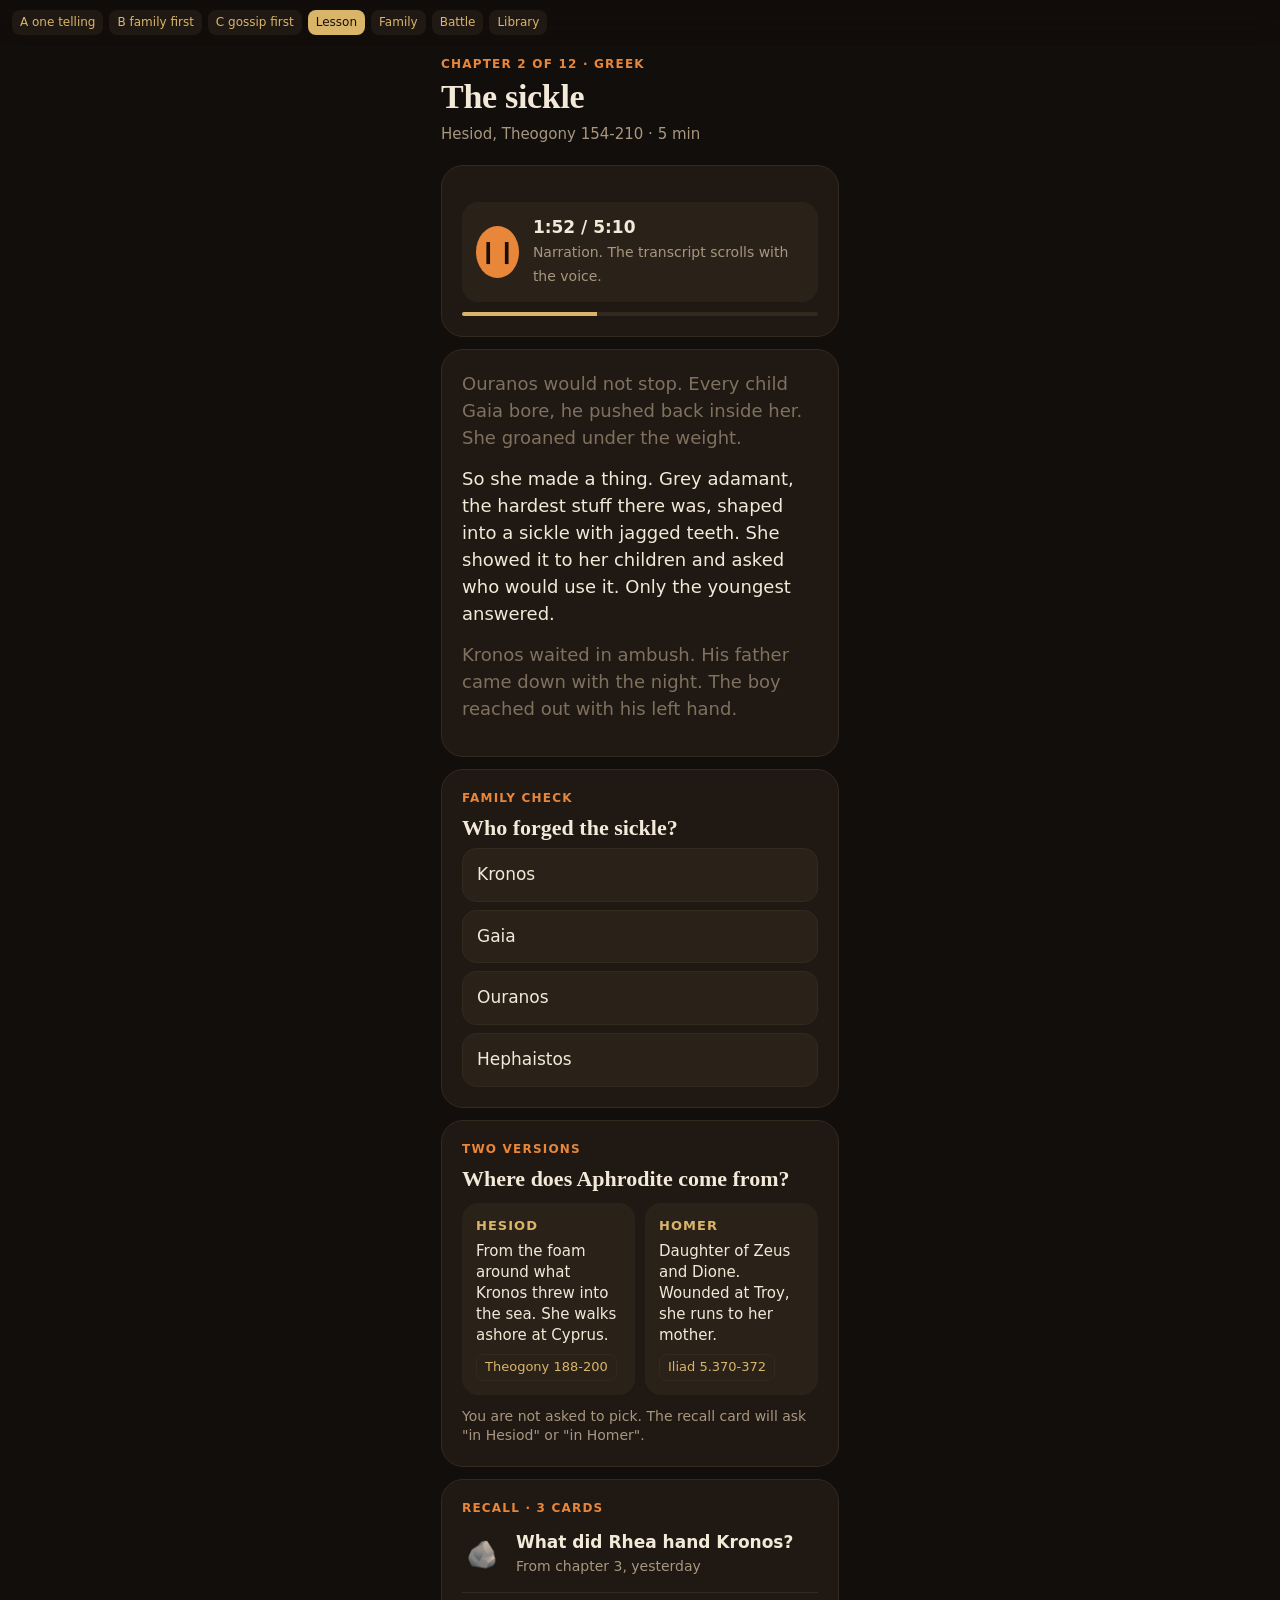
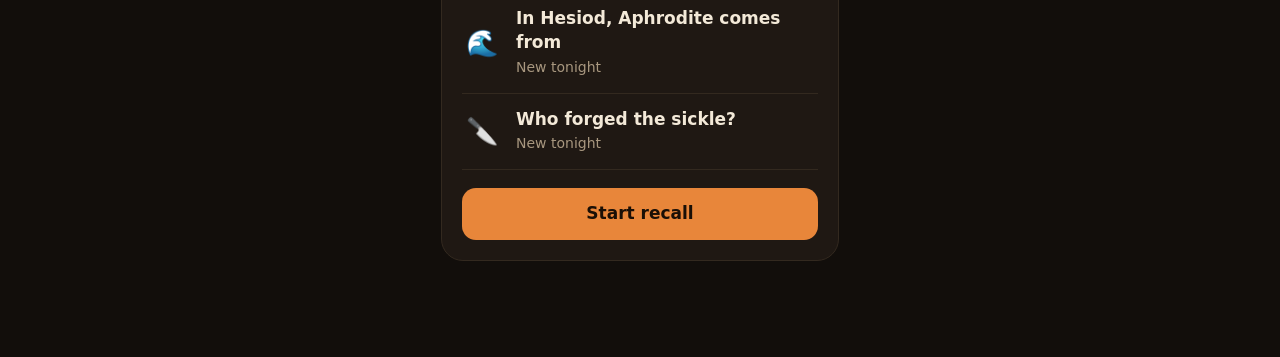
==== design/lesson.html @ c7fe2bae "Hearth: plan, spec, screen mockups, content shape with check, build plan Co-authored-by: Cursor <cur" ====
<!doctype html>
<html lang="en"><head><meta charset="utf-8"><meta name="viewport" content="width=device-width, initial-scale=1, viewport-fit=cover">
<title>Lesson. The sickle</title><link rel="stylesheet" href="shared.css"></head>
<body>
<div class="nav"><a href="today-a.html">A one telling</a><a href="today-b.html">B family first</a><a href="today-c.html">C gossip first</a><a class="on" href="lesson.html">Lesson</a><a href="family.html">Family</a><a href="battle.html">Battle</a><a href="mythologies.html">Library</a></div>
<main class="screen">
  <div class="eyebrow">Chapter 2 of 12 · Greek</div>
  <h1>The sickle</h1>
  <p class="sub">Hesiod, Theogony 154-210 · 5 min</p>

  <section class="card">
    <div class="play"><div class="disc">❙❙</div><div class="t"><b>1:52 / 5:10</b><span>Narration. The transcript scrolls with the voice.</span></div></div>
    <div class="bar"><i></i></div>
  </section>

  <section class="card script" style="margin-top:12px">
    <p class="later">Ouranos would not stop. Every child Gaia bore, he pushed back inside her. She groaned under the weight.</p>
    <p class="now">So she made a thing. Grey adamant, the hardest stuff there was, shaped into a sickle with jagged teeth. She showed it to her children and asked who would use it. Only the youngest answered.</p>
    <p class="later">Kronos waited in ambush. His father came down with the night. The boy reached out with his left hand.</p>
  </section>

  <section class="card" style="margin-top:12px">
    <div class="eyebrow">Family check</div>
    <div class="title" style="font-size:22px">Who forged the sickle?</div>
    <button class="opt" onclick="pick(this,false)">Kronos</button>
    <button class="opt" onclick="pick(this,true)">Gaia</button>
    <button class="opt" onclick="pick(this,false)">Ouranos</button>
    <button class="opt" onclick="pick(this,false)">Hephaistos</button>
    <p id="why" class="meta" hidden style="margin:12px 0 0">Gaia made it and asked her children to use it. Kronos only took it. <span class="cite">Theogony 159-172</span></p>
  </section>

  <section class="card" style="margin-top:12px">
    <div class="eyebrow">Two versions</div>
    <div class="title" style="font-size:22px">Where does Aphrodite come from?</div>
    <div class="fork">
      <div class="side"><b>Hesiod</b>From the foam around what Kronos threw into the sea. She walks ashore at Cyprus.<div class="cite">Theogony 188-200</div></div>
      <div class="side"><b>Homer</b>Daughter of Zeus and Dione. Wounded at Troy, she runs to her mother.<div class="cite">Iliad 5.370-372</div></div>
    </div>
    <p class="meta" style="margin:12px 0 0">You are not asked to pick. The recall card will ask "in Hesiod" or "in Homer".</p>
  </section>

  <section class="card" style="margin-top:12px">
    <div class="eyebrow">Recall · 3 cards</div>
    <div class="row"><div class="g">🪨</div><div class="t"><b>What did Rhea hand Kronos?</b><span>From chapter 3, yesterday</span></div></div>
    <div class="row"><div class="g">🌊</div><div class="t"><b>In Hesiod, Aphrodite comes from</b><span>New tonight</span></div></div>
    <div class="row"><div class="g">🔪</div><div class="t"><b>Who forged the sickle?</b><span>New tonight</span></div></div>
    <div class="actions"><button class="btn primary">Start recall</button></div>
  </section>
</main>
<script>
function pick(el, right) {
  el.classList.add(right ? 'right' : 'wrong');
  if (right) document.getElementById('why').hidden = false;
}
</script>
</body></html>
---- design/shared.css ----
:root {
  color-scheme: dark;
  --bg: #120e0b; --card: #1f1813; --card2: #2a2119; --text: #f3e9d8; --muted: #a8977f; --ember: #e8863a; --gold: #d9b56a; --line: #33291f; --ok: #8fbf7f; --bad: #d96a5a;
}
* { box-sizing: border-box; -webkit-tap-highlight-color: transparent; }
html, body { margin: 0; background: var(--bg); color: var(--text); font: 17px/1.4 -apple-system, system-ui, "SF Pro Text", sans-serif; }
.screen { max-width: 430px; margin: 0 auto; min-height: 100dvh; padding: 56px 16px 96px; }
h1, .title, .hook { font-family: "Iowan Old Style", "Palatino", "Book Antiqua", Georgia, serif; }
h1 { font-size: 34px; font-weight: 700; margin: 0 0 4px; letter-spacing: -0.3px; }
.sub { color: var(--muted); font-size: 15px; margin: 0 0 20px; }
.card { background: var(--card); border-radius: 22px; padding: 20px; border: 1px solid var(--line); }
.eyebrow { font-size: 12px; text-transform: uppercase; letter-spacing: 0.1em; color: var(--ember); font-weight: 700; }
.title { font-size: 28px; font-weight: 700; margin: 8px 0 6px; line-height: 1.15; }
.hook { font-size: 19px; color: var(--muted); font-style: italic; margin: 0 0 6px; }
.meta { color: var(--muted); font-size: 14px; }
.actions { display: flex; gap: 10px; margin-top: 18px; }
.btn { flex: 1; border: 0; border-radius: 14px; padding: 14px 0; font: inherit; font-weight: 600; background: var(--card2); color: var(--text); }
.btn.primary { background: var(--ember); color: #1a0f06; }
.play { display: flex; align-items: center; gap: 14px; margin-top: 16px; padding: 14px; border-radius: 16px; background: var(--card2); }
.play .disc { width: 52px; height: 52px; border-radius: 50%; background: var(--ember); color: #1a0f06; display: grid; place-items: center; font-size: 22px; }
.play .t b { display: block; }
.play .t span { color: var(--muted); font-size: 14px; }
.bar { height: 4px; border-radius: 2px; background: var(--line); margin-top: 10px; overflow: hidden; }
.bar i { display: block; height: 100%; width: 38%; background: var(--gold); }
.row { display: flex; align-items: center; gap: 14px; padding: 14px 0; border-bottom: 1px solid var(--line); }
.row:last-child { border-bottom: 0; }
.row .g { font-size: 26px; width: 40px; text-align: center; }
.row .t { flex: 1; }
.row .t b { display: block; font-weight: 600; }
.row .t span { color: var(--muted); font-size: 14px; }
.section { margin: 26px 0 8px; font-size: 20px; font-weight: 700; }
.quiet { color: var(--muted); text-align: center; padding: 28px 10px; }
.cite { display: inline-block; margin-top: 8px; font-size: 13px; color: var(--gold); border: 1px solid var(--line); border-radius: 8px; padding: 3px 8px; }
.tabbar { position: fixed; left: 0; right: 0; bottom: 0; display: flex; justify-content: space-around; padding: 10px 0 24px; background: color-mix(in srgb, var(--card) 88%, transparent); backdrop-filter: blur(20px); border-top: 1px solid var(--line); font-size: 11px; color: var(--muted); }
.tabbar div { text-align: center; }
.tabbar .on { color: var(--ember); }
.tabbar i { display: block; font-style: normal; font-size: 22px; }
.nav { position: fixed; top: 0; left: 0; right: 0; display: flex; gap: 6px; padding: 10px 12px; font-size: 12px; color: var(--muted); overflow-x: auto; scrollbar-width: none; z-index: 2; background: color-mix(in srgb, var(--bg) 85%, transparent); backdrop-filter: blur(12px); }
.nav a { color: var(--gold); text-decoration: none; padding: 4px 8px; border-radius: 8px; background: var(--card); white-space: nowrap; }
.nav a.on { background: var(--gold); color: #1a0f06; }

/* genealogy */
.tree { display: grid; gap: 10px; padding: 6px 0; }
.gen { display: flex; justify-content: center; gap: 8px; flex-wrap: wrap; }
.node { padding: 8px 12px; border-radius: 999px; background: var(--card2); border: 1px solid var(--line); font-size: 14px; }
.node.hot { background: var(--ember); color: #1a0f06; border-color: var(--ember); font-weight: 700; }
.node.dim { opacity: 0.35; }
.node.new { border-color: var(--gold); color: var(--gold); }
.link { text-align: center; color: var(--muted); font-size: 13px; line-height: 1; }

/* lesson */
.script p { margin: 0 0 14px; font-size: 18px; line-height: 1.5; }
.script p.now { color: var(--text); }
.script p.later { color: var(--muted); opacity: 0.7; }
.opt { display: block; width: 100%; text-align: left; border: 1px solid var(--line); background: var(--card2); color: var(--text); border-radius: 14px; padding: 14px; margin-top: 8px; font: inherit; }
.opt.right { border-color: var(--ok); }
.opt.wrong { border-color: var(--bad); color: var(--bad); }
.fork { display: grid; grid-template-columns: 1fr 1fr; gap: 10px; margin-top: 12px; }
.fork .side { background: var(--card2); border-radius: 16px; padding: 14px; font-size: 15px; }
.fork .side b { display: block; color: var(--gold); margin-bottom: 6px; font-size: 13px; text-transform: uppercase; letter-spacing: 0.08em; }
.pill { display: inline-block; font-size: 11px; padding: 2px 8px; border-radius: 999px; background: var(--card2); color: var(--muted); border: 1px solid var(--line); margin-right: 4px; }
.pill.att { color: var(--ok); }
.pill.late { color: var(--bad); }

/* battle */
.timer { height: 6px; border-radius: 3px; background: var(--line); overflow: hidden; margin: 8px 0 20px; }
.timer i { display: block; height: 100%; width: 62%; background: var(--ember); }
.big { font-size: 48px; font-weight: 700; font-family: Georgia, serif; text-align: center; margin: 10px 0 0; }

/* library */
.shelf { display: grid; gap: 12px; }
.book { display: flex; gap: 14px; align-items: center; background: var(--card); border: 1px solid var(--line); border-radius: 18px; padding: 16px; }
.book .spine { width: 14px; align-self: stretch; border-radius: 6px; }
.book .t { flex: 1; }
.book .t b { display: block; font-size: 19px; font-family: Georgia, serif; }
.book .t span { color: var(--muted); font-size: 14px; }
.book .lock { color: var(--muted); font-size: 14px; }
.seals { display: flex; gap: 10px; flex-wrap: wrap; }
.seal { width: 74px; height: 74px; border-radius: 50%; display: grid; place-items: center; font-size: 30px; background: radial-gradient(circle at 35% 30%, #3a2c1e, #1f1813); border: 2px solid var(--gold); }
.seal.off { border-style: dashed; border-color: var(--line); opacity: 0.5; }
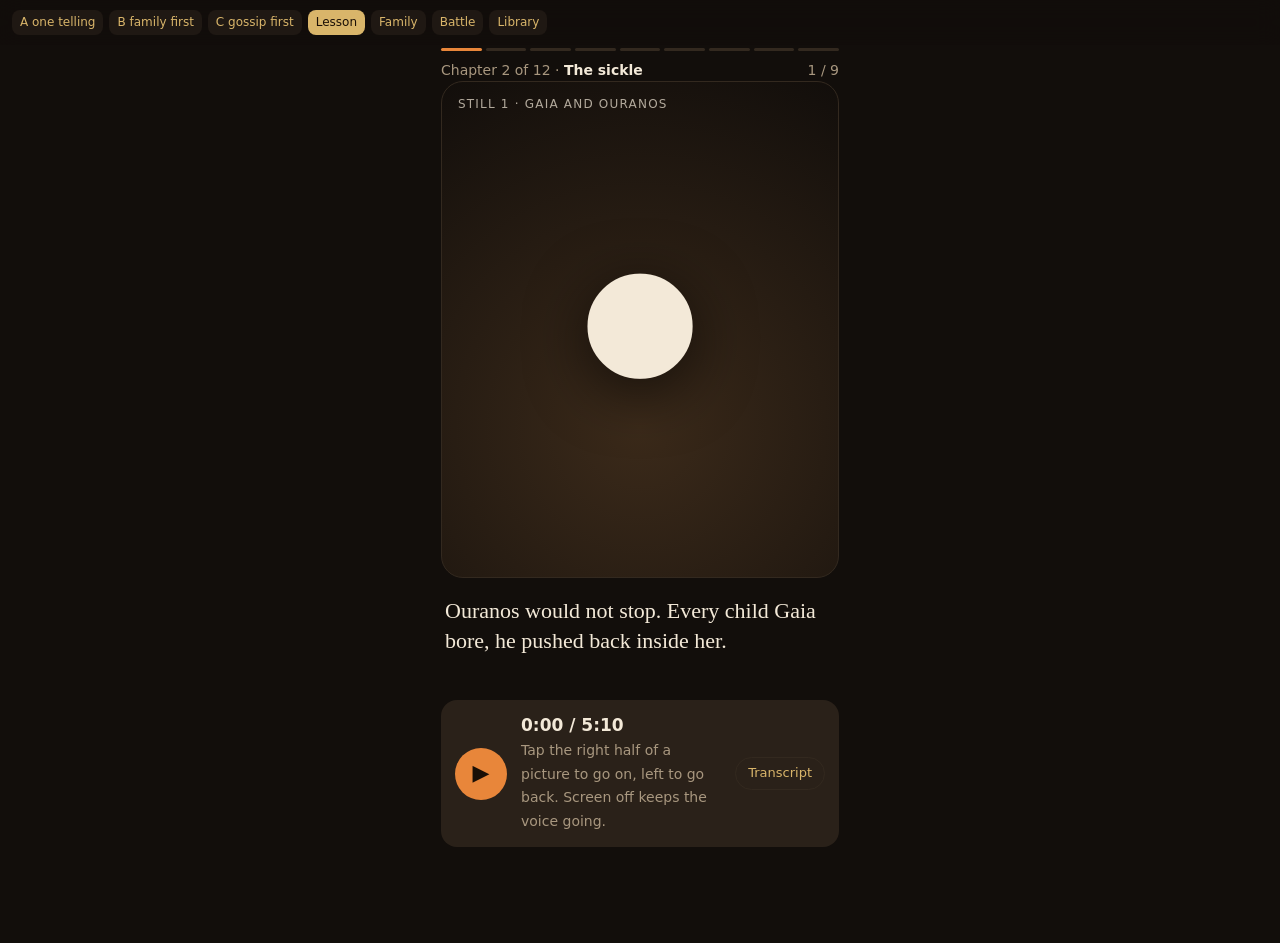
==== commit 24c6796f: "Lesson: stills player with narration, Paladin's format; spec rule 2 and flows updated Co-authored-by" ====
--- a/design/lesson.html
+++ b/design/lesson.html
@@ -1,56 +1,124 @@
 <!doctype html>
 <html lang="en"><head><meta charset="utf-8"><meta name="viewport" content="width=device-width, initial-scale=1, viewport-fit=cover">
-<title>Lesson. The sickle</title><link rel="stylesheet" href="shared.css"></head>
+<title>Lesson. The sickle</title><link rel="stylesheet" href="shared.css">
+<style>
+  .screen { padding-top: 48px; }
+  .dots { display: flex; gap: 4px; margin: 0 0 10px; }
+  .dots i { flex: 1; height: 3px; border-radius: 2px; background: var(--line); }
+  .dots i.done { background: var(--gold); }
+  .dots i.now { background: var(--ember); }
+  .still { position: relative; aspect-ratio: 4 / 5; border-radius: 22px; overflow: hidden; border: 1px solid var(--line); display: grid; place-items: center; text-align: center; padding: 24px; }
+  .still .art { font-size: 120px; line-height: 1; filter: drop-shadow(0 12px 30px rgba(0,0,0,.6)); }
+  .still .label { position: absolute; top: 14px; left: 16px; font-size: 12px; color: rgba(243,233,216,.7); text-transform: uppercase; letter-spacing: .1em; }
+  .still .tap { position: absolute; inset: 0; display: grid; grid-template-columns: 1fr 1fr; }
+  .still .tap div { cursor: pointer; }
+  .caption { font-family: "Iowan Old Style", Palatino, Georgia, serif; font-size: 22px; line-height: 1.35; margin: 18px 4px 6px; min-height: 90px; }
+  .slide { display: none; }
+  .slide.on { display: block; }
+  .mini { display: flex; justify-content: space-between; align-items: center; color: var(--muted); font-size: 14px; margin-top: 8px; }
+  .mini b { color: var(--text); }
+  .toggle { border: 1px solid var(--line); background: none; color: var(--gold); border-radius: 999px; padding: 6px 12px; font: inherit; font-size: 13px; }
+  .transcript { display: none; margin-top: 12px; }
+  .transcript.on { display: block; }
+</style></head>
 <body>
 <div class="nav"><a href="today-a.html">A one telling</a><a href="today-b.html">B family first</a><a href="today-c.html">C gossip first</a><a class="on" href="lesson.html">Lesson</a><a href="family.html">Family</a><a href="battle.html">Battle</a><a href="mythologies.html">Library</a></div>
 <main class="screen">
-  <div class="eyebrow">Chapter 2 of 12 · Greek</div>
-  <h1>The sickle</h1>
-  <p class="sub">Hesiod, Theogony 154-210 · 5 min</p>
+  <div class="dots" id="dots"></div>
+  <div class="mini"><span>Chapter 2 of 12 · <b>The sickle</b></span><span id="pos">1 / 9</span></div>
 
-  <section class="card">
-    <div class="play"><div class="disc">❙❙</div><div class="t"><b>1:52 / 5:10</b><span>Narration. The transcript scrolls with the voice.</span></div></div>
-    <div class="bar"><i></i></div>
+  <section class="slide on">
+    <div class="still" style="background: radial-gradient(circle at 50% 70%, #3b2a1a, #120e0b)"><span class="label">Still 1 · Gaia and Ouranos</span><div class="art">🌑</div></div>
+    <p class="caption">Ouranos would not stop. Every child Gaia bore, he pushed back inside her.</p>
+  </section>
+  <section class="slide">
+    <div class="still" style="background: radial-gradient(circle at 50% 30%, #2a3040, #120e0b)"><span class="label">Still 2 · the weight</span><div class="art">🏔️</div></div>
+    <p class="caption">She groaned under the weight of them. Titans, Cyclopes, the Hundred-Handers, all held in the dark.</p>
+  </section>
+  <section class="slide">
+    <div class="still" style="background: radial-gradient(circle at 50% 50%, #4a3a20, #120e0b)"><span class="label">Still 3 · the adamant</span><div class="art">🔪</div></div>
+    <p class="caption">So she made a thing. Grey adamant, the hardest stuff there was, shaped into a sickle with jagged teeth.</p>
+  </section>
+  <section class="slide">
+    <div class="still" style="background: radial-gradient(circle at 50% 60%, #3a2418, #120e0b)"><span class="label">Still 4 · the youngest</span><div class="art">🧒</div></div>
+    <p class="caption">She showed it to her children and asked who would use it. Only the youngest answered. Kronos.</p>
   </section>
 
-  <section class="card script" style="margin-top:12px">
-    <p class="later">Ouranos would not stop. Every child Gaia bore, he pushed back inside her. She groaned under the weight.</p>
-    <p class="now">So she made a thing. Grey adamant, the hardest stuff there was, shaped into a sickle with jagged teeth. She showed it to her children and asked who would use it. Only the youngest answered.</p>
-    <p class="later">Kronos waited in ambush. His father came down with the night. The boy reached out with his left hand.</p>
+  <section class="slide">
+    <div class="card">
+      <div class="eyebrow">Family check</div>
+      <div class="title" style="font-size:22px">Who forged the sickle?</div>
+      <button class="opt" onclick="pick(this,false)">Kronos</button>
+      <button class="opt" onclick="pick(this,true)">Gaia</button>
+      <button class="opt" onclick="pick(this,false)">Ouranos</button>
+      <button class="opt" onclick="pick(this,false)">Hephaistos</button>
+      <p id="why" class="meta" hidden style="margin:12px 0 0">Gaia made it and asked her children to use it. Kronos only took it. <span class="cite">Theogony 159-172</span></p>
+    </div>
+    <p class="meta" style="text-align:center;margin-top:10px">The voice pauses here. Tap an answer to keep going.</p>
   </section>
 
-  <section class="card" style="margin-top:12px">
-    <div class="eyebrow">Family check</div>
-    <div class="title" style="font-size:22px">Who forged the sickle?</div>
-    <button class="opt" onclick="pick(this,false)">Kronos</button>
-    <button class="opt" onclick="pick(this,true)">Gaia</button>
-    <button class="opt" onclick="pick(this,false)">Ouranos</button>
-    <button class="opt" onclick="pick(this,false)">Hephaistos</button>
-    <p id="why" class="meta" hidden style="margin:12px 0 0">Gaia made it and asked her children to use it. Kronos only took it. <span class="cite">Theogony 159-172</span></p>
+  <section class="slide">
+    <div class="still" style="background: radial-gradient(circle at 50% 20%, #1b2438, #120e0b)"><span class="label">Still 5 · the ambush</span><div class="art">🌌</div></div>
+    <p class="caption">Kronos waited in ambush. His father came down with the night. The boy reached out with his left hand.</p>
+  </section>
+  <section class="slide">
+    <div class="still" style="background: radial-gradient(circle at 50% 80%, #4a1e18, #120e0b)"><span class="label">Still 6 · the blood</span><div class="art">🩸</div></div>
+    <p class="caption">Where the blood fell on the earth, she bore the Erinyes and the Giants. Nothing from this night was wasted.</p>
   </section>
 
-  <section class="card" style="margin-top:12px">
-    <div class="eyebrow">Two versions</div>
-    <div class="title" style="font-size:22px">Where does Aphrodite come from?</div>
-    <div class="fork">
-      <div class="side"><b>Hesiod</b>From the foam around what Kronos threw into the sea. She walks ashore at Cyprus.<div class="cite">Theogony 188-200</div></div>
-      <div class="side"><b>Homer</b>Daughter of Zeus and Dione. Wounded at Troy, she runs to her mother.<div class="cite">Iliad 5.370-372</div></div>
+  <section class="slide">
+    <div class="card">
+      <div class="eyebrow">Two versions</div>
+      <div class="title" style="font-size:22px">Where does Aphrodite come from?</div>
+      <div class="fork">
+        <div class="side"><div class="art" style="font-size:44px;text-align:center;margin-bottom:8px">🌊</div><b>Hesiod</b>From the foam around what Kronos threw into the sea. She walks ashore at Cyprus.<div class="cite">Theogony 188-200</div></div>
+        <div class="side"><div class="art" style="font-size:44px;text-align:center;margin-bottom:8px">⚡</div><b>Homer</b>Daughter of Zeus and Dione. Wounded at Troy, she runs to her mother.<div class="cite">Iliad 5.370-372</div></div>
+      </div>
+      <p class="meta" style="margin:12px 0 0">You are not asked to pick. The recall card will ask "in Hesiod" or "in Homer".</p>
     </div>
-    <p class="meta" style="margin:12px 0 0">You are not asked to pick. The recall card will ask "in Hesiod" or "in Homer".</p>
   </section>
 
-  <section class="card" style="margin-top:12px">
-    <div class="eyebrow">Recall · 3 cards</div>
-    <div class="row"><div class="g">🪨</div><div class="t"><b>What did Rhea hand Kronos?</b><span>From chapter 3, yesterday</span></div></div>
-    <div class="row"><div class="g">🌊</div><div class="t"><b>In Hesiod, Aphrodite comes from</b><span>New tonight</span></div></div>
-    <div class="row"><div class="g">🔪</div><div class="t"><b>Who forged the sickle?</b><span>New tonight</span></div></div>
-    <div class="actions"><button class="btn primary">Start recall</button></div>
+  <section class="slide">
+    <div class="card">
+      <div class="eyebrow">Recall · 3 cards</div>
+      <div class="row"><div class="g">🪨</div><div class="t"><b>What did Rhea hand Kronos?</b><span>From chapter 3, yesterday</span></div></div>
+      <div class="row"><div class="g">🌊</div><div class="t"><b>In Hesiod, Aphrodite comes from</b><span>New tonight</span></div></div>
+      <div class="row"><div class="g">🔪</div><div class="t"><b>Who forged the sickle?</b><span>New tonight</span></div></div>
+      <div class="actions"><button class="btn primary">Start recall</button></div>
+    </div>
   </section>
+
+  <div class="play" style="margin-top:14px"><div class="disc" onclick="step(1)">▶</div><div class="t"><b id="clock">0:00 / 5:10</b><span>Tap the right half of a picture to go on, left to go back. Screen off keeps the voice going.</span></div><button class="toggle" onclick="document.getElementById('tr').classList.toggle('on')">Transcript</button></div>
+  <div id="tr" class="transcript card script">
+    <p class="later">Ouranos would not stop. Every child Gaia bore, he pushed back inside her. She groaned under the weight.</p>
+    <p class="later">So she made a thing. Grey adamant, the hardest stuff there was, shaped into a sickle with jagged teeth. She showed it to her children and asked who would use it. Only the youngest answered.</p>
+    <p class="later">Kronos waited in ambush. His father came down with the night. The boy reached out with his left hand.</p>
+  </div>
 </main>
 <script>
+const slides = [...document.querySelectorAll('.slide')];
+const dots = document.getElementById('dots');
+slides.forEach(() => dots.appendChild(document.createElement('i')));
+let i = 0;
+const secs = [0, 34, 71, 108, 140, 140, 176, 214, 250];
+function render() {
+  slides.forEach((s, k) => s.classList.toggle('on', k === i));
+  [...dots.children].forEach((d, k) => { d.className = k < i ? 'done' : k === i ? 'now' : ''; });
+  document.getElementById('pos').textContent = `${i + 1} / ${slides.length}`;
+  const t = secs[i]; document.getElementById('clock').textContent = `${Math.floor(t / 60)}:${String(t % 60).padStart(2, '0')} / 5:10`;
+}
+function step(d) { i = Math.min(slides.length - 1, Math.max(0, i + d)); render(); }
+document.querySelectorAll('.still').forEach((s) => {
+  const tap = document.createElement('div'); tap.className = 'tap';
+  const l = document.createElement('div'); l.onclick = () => step(-1);
+  const r = document.createElement('div'); r.onclick = () => step(1);
+  tap.append(l, r); s.appendChild(tap);
+});
+document.addEventListener('keydown', (e) => { if (e.key === 'ArrowRight') step(1); if (e.key === 'ArrowLeft') step(-1); });
 function pick(el, right) {
   el.classList.add(right ? 'right' : 'wrong');
-  if (right) document.getElementById('why').hidden = false;
+  if (right) { document.getElementById('why').hidden = false; setTimeout(() => step(1), 1400); }
 }
+render();
 </script>
 </body></html>
--- a/design/shared.css
+++ b/design/shared.css
@@ -17,7 +17,7 @@
 .btn { flex: 1; border: 0; border-radius: 14px; padding: 14px 0; font: inherit; font-weight: 600; background: var(--card2); color: var(--text); }
 .btn.primary { background: var(--ember); color: #1a0f06; }
 .play { display: flex; align-items: center; gap: 14px; margin-top: 16px; padding: 14px; border-radius: 16px; background: var(--card2); }
-.play .disc { width: 52px; height: 52px; border-radius: 50%; background: var(--ember); color: #1a0f06; display: grid; place-items: center; font-size: 22px; }
+.play .disc { flex: 0 0 52px; width: 52px; height: 52px; border-radius: 50%; background: var(--ember); color: #1a0f06; display: grid; place-items: center; font-size: 22px; }
 .play .t b { display: block; }
 .play .t span { color: var(--muted); font-size: 14px; }
 .bar { height: 4px; border-radius: 2px; background: var(--line); margin-top: 10px; overflow: hidden; }
